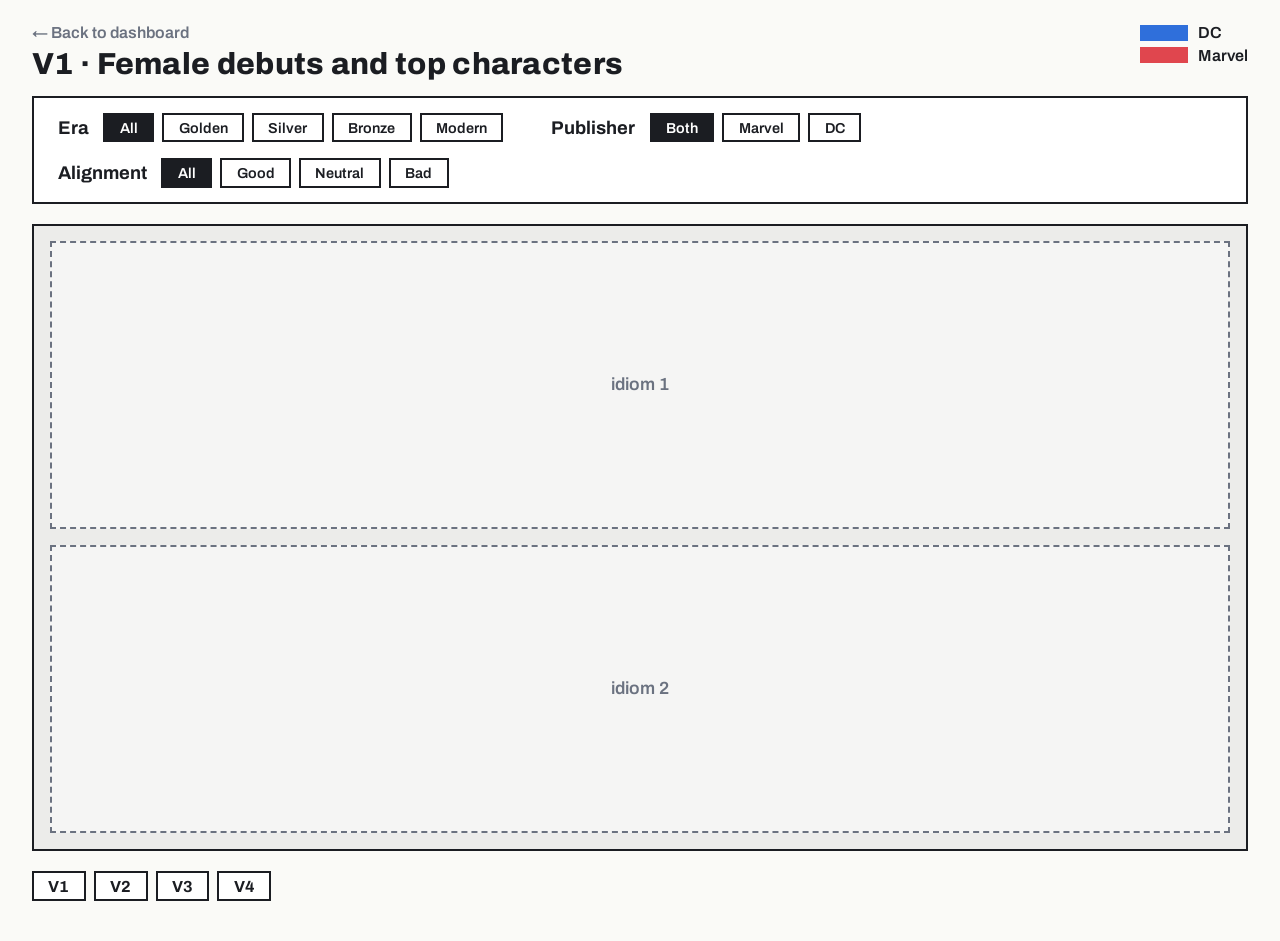
==== V1.html @ 4c633ec3 "first commit" ====
<!DOCTYPE html>
<html lang="en">
<head>
  <meta charset="UTF-8" />
  <meta name="viewport" content="width=device-width, initial-scale=1.0" />
  <title>V1 · Female debuts and top characters</title>
  <link rel="preconnect" href="https://fonts.googleapis.com" />
  <link href="https://fonts.googleapis.com/css2?family=Archivo:wdth,wght@75..100,400..800&display=swap" rel="stylesheet" />
  <link rel="stylesheet" href="style.css" />
</head>
<body>
  <header class="topbar">
    <div>
      <a class="back" href="index.html">&larr; Back to dashboard</a>
      <h1>V1 · Female debuts and top characters</h1>
    </div>
    <div class="legend" aria-label="Publisher colors">
      <span class="legend-item"><i class="swatch dc"></i>DC</span>
      <span class="legend-item"><i class="swatch marvel"></i>Marvel</span>
    </div>
  </header>

  <section class="filters" id="filters" aria-label="Filters"></section>

  <main class="detail">
    <section class="panel">
    <div class="panel-body detail-body">
      <div class="idiom" id="idiom-1">idiom 1</div>
      <div class="idiom" id="idiom-2">idiom 2</div>
    </div>
    </section>
  </main>

  <nav class="view-nav" aria-label="Views">
    <a href="v1.html">V1</a><a href="v2.html">V2</a><a href="v3.html">V3</a><a href="v4.html">V4</a>
  </nav>

  <script src="script.js"></script>
</body>
</html>
---- style.css ----
:root {
  --dc: #2f6fdb;
  --marvel: #e0464e;
  --ink: #1b1d22;
  --muted: #6b7280;
  --paper: #fafaf7;
  --panel: #ececea;
  --line: #1b1d22;
  --gap: 1.25rem;
}

* {
  box-sizing: border-box;
}

body {
  margin: 0;
  padding: 1.5rem 2rem 2.5rem;
  font-family: "Archivo", system-ui, sans-serif;
  background: var(--paper);
  color: var(--ink);
}

/* Title + legend */
.topbar {
  display: flex;
  justify-content: space-between;
  align-items: flex-start;
  gap: 1rem;
  margin-bottom: 1rem;
}

.topbar h1 {
  margin: 0;
  font-size: 1.9rem;
  font-weight: 800;
  letter-spacing: 0.01em;
}

.legend {
  display: flex;
  flex-direction: column;
  gap: 0.35rem;
  font-weight: 600;
}

.legend-item {
  display: flex;
  align-items: center;
  gap: 0.6rem;
}

.swatch {
  display: inline-block;
  width: 3rem;
  height: 1rem;
}

.swatch.dc { background: var(--dc); }
.swatch.marvel { background: var(--marvel); }

/* Filter bar */
.filters {
  display: flex;
  flex-wrap: wrap;
  gap: 1rem 3rem;
  padding: 0.9rem 1.5rem;
  margin-bottom: var(--gap);
  border: 2px solid var(--line);
  background: #fff;
}

.filter-group {
  display: flex;
  flex-wrap: wrap;
  align-items: center;
  gap: 0.5rem;
}

.filter-label {
  font-size: 1.15rem;
  font-weight: 700;
  margin-right: 0.4rem;
}

.chip {
  font: inherit;
  font-weight: 600;
  font-size: 0.9rem;
  padding: 0.3rem 0.9rem;
  border: 2px solid var(--line);
  background: #fff;
  color: var(--ink);
  cursor: pointer;
}

.chip:hover {
  background: var(--panel);
}

.chip.active {
  background: var(--ink);
  color: #fff;
}

.chip:focus-visible {
  outline: 3px solid var(--dc);
  outline-offset: 2px;
}

/*
  Layout, like the sketch:
  V1 wide top-left, V2 tall on the right,
  V3 and V4 side by side below V1.
*/
.grid {
  display: grid;
  grid-template-columns: 1.15fr 1fr 1.05fr;
  grid-template-rows: minmax(22rem, auto) minmax(20rem, auto);
  grid-template-areas:
    "v1 v1 v2"
    "v3 v4 v2";
  gap: var(--gap);
}

.v1 { grid-area: v1; }
.v2 { grid-area: v2; }
.v3 { grid-area: v3; }
.v4 { grid-area: v4; }

.panel {
  display: flex;
  flex-direction: column;
  min-width: 0;
  padding: 0.9rem 1rem 1rem;
  background: var(--panel);
  border: 2px solid var(--line);
}

.panel h2 {
  margin: 0 0 0.75rem;
  font-size: 1.05rem;
  font-weight: 700;
}

.panel-body {
  flex: 1;
  display: grid;
  gap: 1rem;
  min-height: 0;
}

.panel-body.two-col {
  grid-template-columns: 1.1fr 1fr;
}

.panel-body.stack {
  grid-template-rows: 1.3fr 1fr;
}

/* Placeholder for each chart */
.idiom {
  display: grid;
  place-items: center;
  min-height: 10rem;
  border: 2px dashed var(--muted);
  color: var(--muted);
  font-size: 1.1rem;
  font-weight: 600;
  background: rgba(255, 255, 255, 0.5);
}

/* Stack everything on narrow screens */
@media (max-width: 900px) {
  body {
    padding: 1rem;
  }

  .grid {
    grid-template-columns: 1fr;
    grid-template-rows: none;
    grid-template-areas:
      "v1"
      "v2"
      "v3"
      "v4";
  }

  .panel-body.two-col {
    grid-template-columns: 1fr;
  }

  .topbar {
    flex-direction: column;
  }
}

/* Links to the detail pages */
.panel h2 a {
  color: inherit;
  text-decoration: none;
  border-bottom: 2px solid transparent;
}

.panel h2 a:hover,
.panel h2 a:focus-visible {
  border-bottom-color: var(--ink);
  outline: none;
}

.panel h2 a::after {
  content: " \2197";
  color: var(--muted);
}

/* Detail pages */
.back {
  display: inline-block;
  margin-bottom: 0.4rem;
  color: var(--muted);
  font-weight: 600;
  text-decoration: none;
}

.back:hover { color: var(--ink); }

.detail .panel {
  min-height: 60vh;
}

.detail-body {
  grid-auto-rows: 1fr;
}

.detail-body .idiom {
  min-height: 18rem;
}

.view-nav {
  display: flex;
  gap: 0.5rem;
  margin-top: var(--gap);
}

.view-nav a {
  padding: 0.3rem 0.9rem;
  border: 2px solid var(--line);
  color: var(--ink);
  font-weight: 700;
  text-decoration: none;
  background: #fff;
}

.view-nav a:hover { background: var(--panel); }
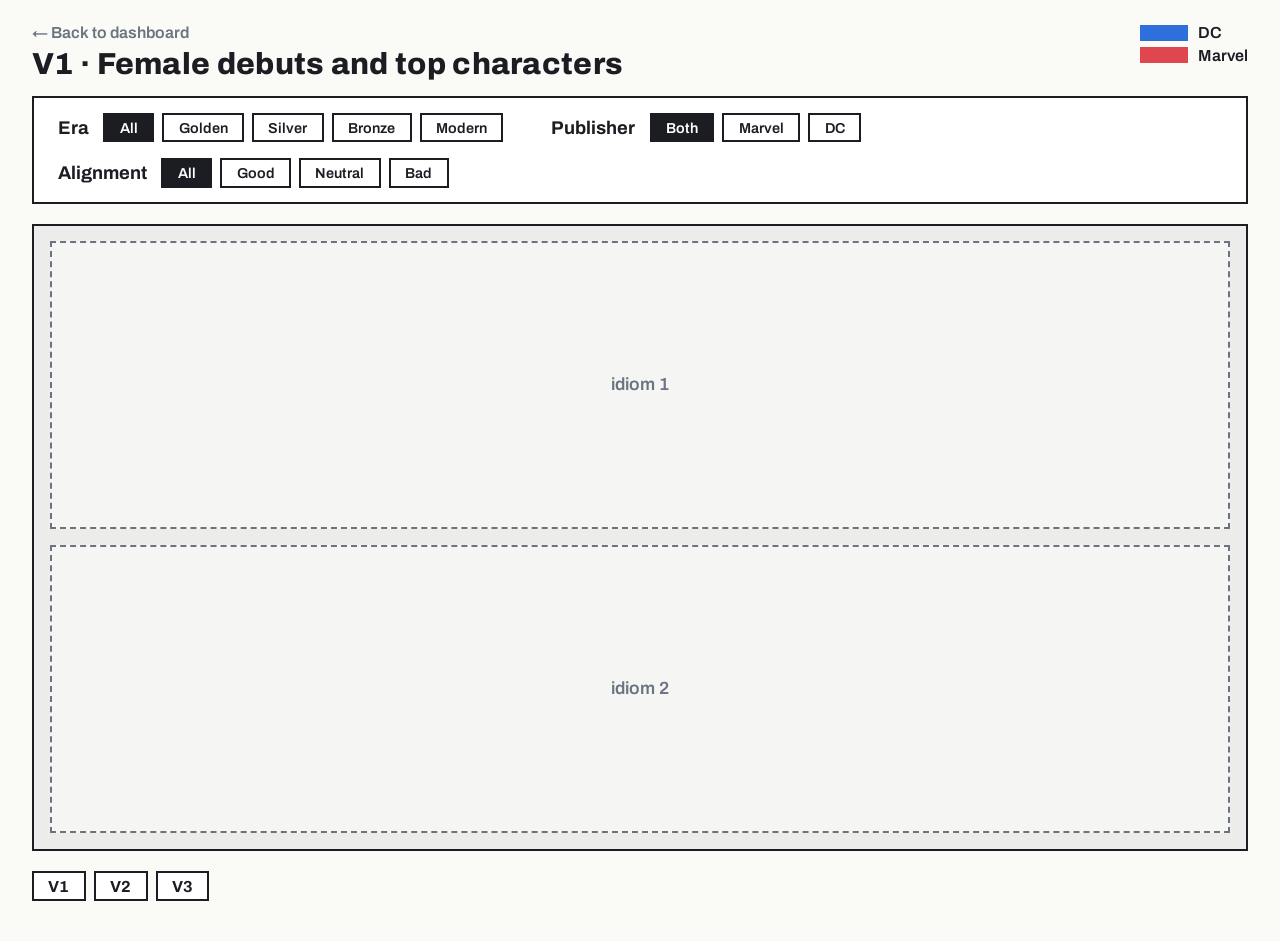
==== commit d0ffb656: "Clear V4 button in V1,2 and 3 html" ====
--- a/V1.html
+++ b/V1.html
@@ -32,9 +32,9 @@
   </main>
 
   <nav class="view-nav" aria-label="Views">
-    <a href="v1.html">V1</a><a href="v2.html">V2</a><a href="v3.html">V3</a><a href="v4.html">V4</a>
+    <a href="v1.html">V1</a><a href="v2.html">V2</a><a href="v3.html">V3</a>
   </nav>
-
+  <script src="lib/d3.min.js"></script>
   <script src="script.js"></script>
 </body>
 </html>
--- a/style.css
+++ b/style.css
@@ -111,7 +111,7 @@
 /*
   Layout, like the sketch:
   V1 wide top-left, V2 tall on the right,
-  V3 and V4 side by side below V1.
+  V3 wide top-left below V1.
 */
 .grid {
   display: grid;
@@ -119,14 +119,13 @@
   grid-template-rows: minmax(22rem, auto) minmax(20rem, auto);
   grid-template-areas:
     "v1 v1 v2"
-    "v3 v4 v2";
+    "v3 v3 v2";
   gap: var(--gap);
 }
 
 .v1 { grid-area: v1; }
 .v2 { grid-area: v2; }
 .v3 { grid-area: v3; }
-.v4 { grid-area: v4; }
 
 .panel {
   display: flex;
@@ -183,7 +182,6 @@
       "v1"
       "v2"
       "v3"
-      "v4";
   }
 
   .panel-body.two-col {
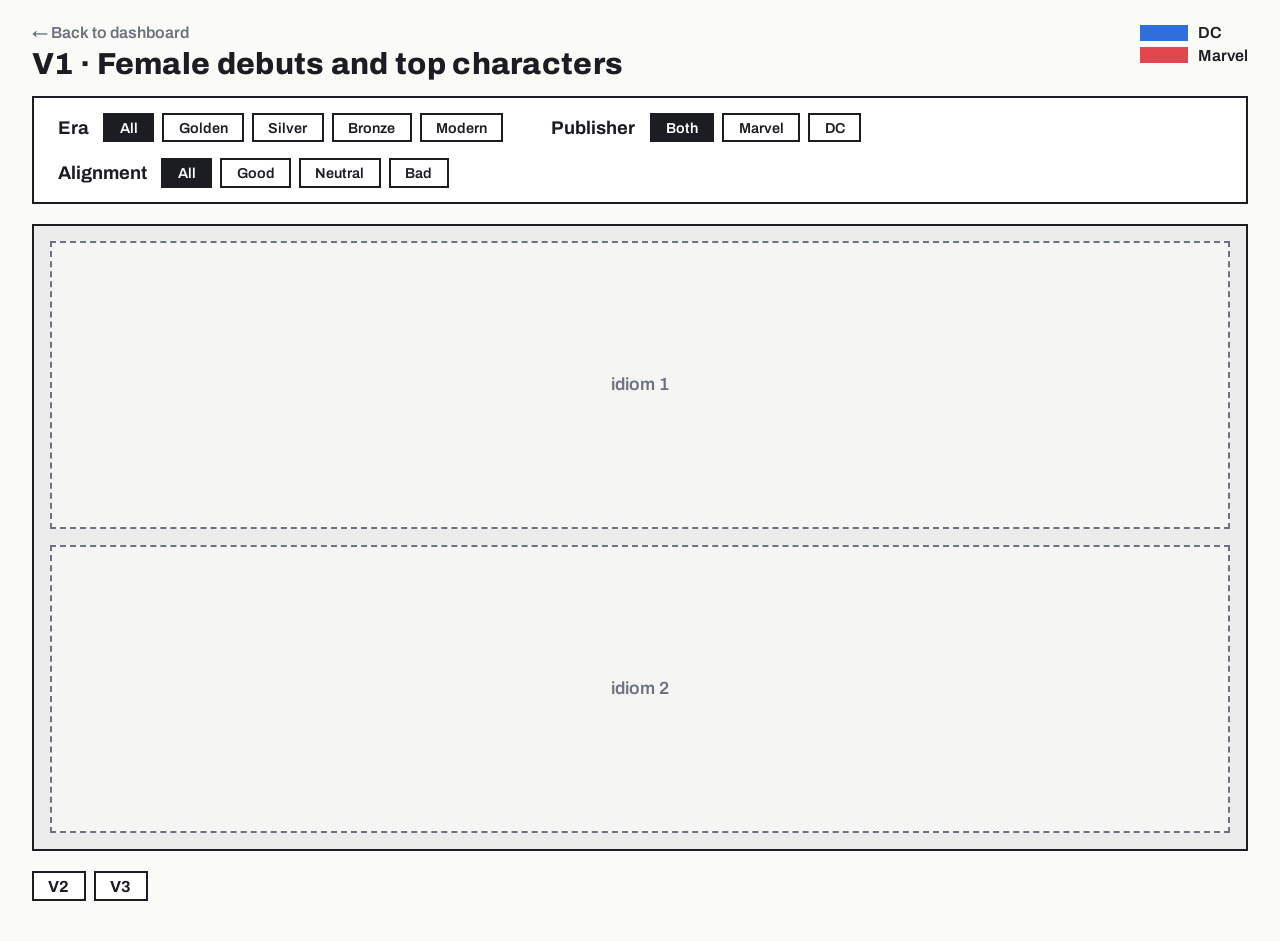
==== commit 902e503d: "Fix buggy button V1,2,3 in html files" ====
--- a/V1.html
+++ b/V1.html
@@ -32,7 +32,7 @@
   </main>
 
   <nav class="view-nav" aria-label="Views">
-    <a href="v1.html">V1</a><a href="v2.html">V2</a><a href="v3.html">V3</a>
+    <a href="V2.html">V2</a><a href="V3.html">V3</a>
   </nav>
   <script src="lib/d3.min.js"></script>
   <script src="script.js"></script>
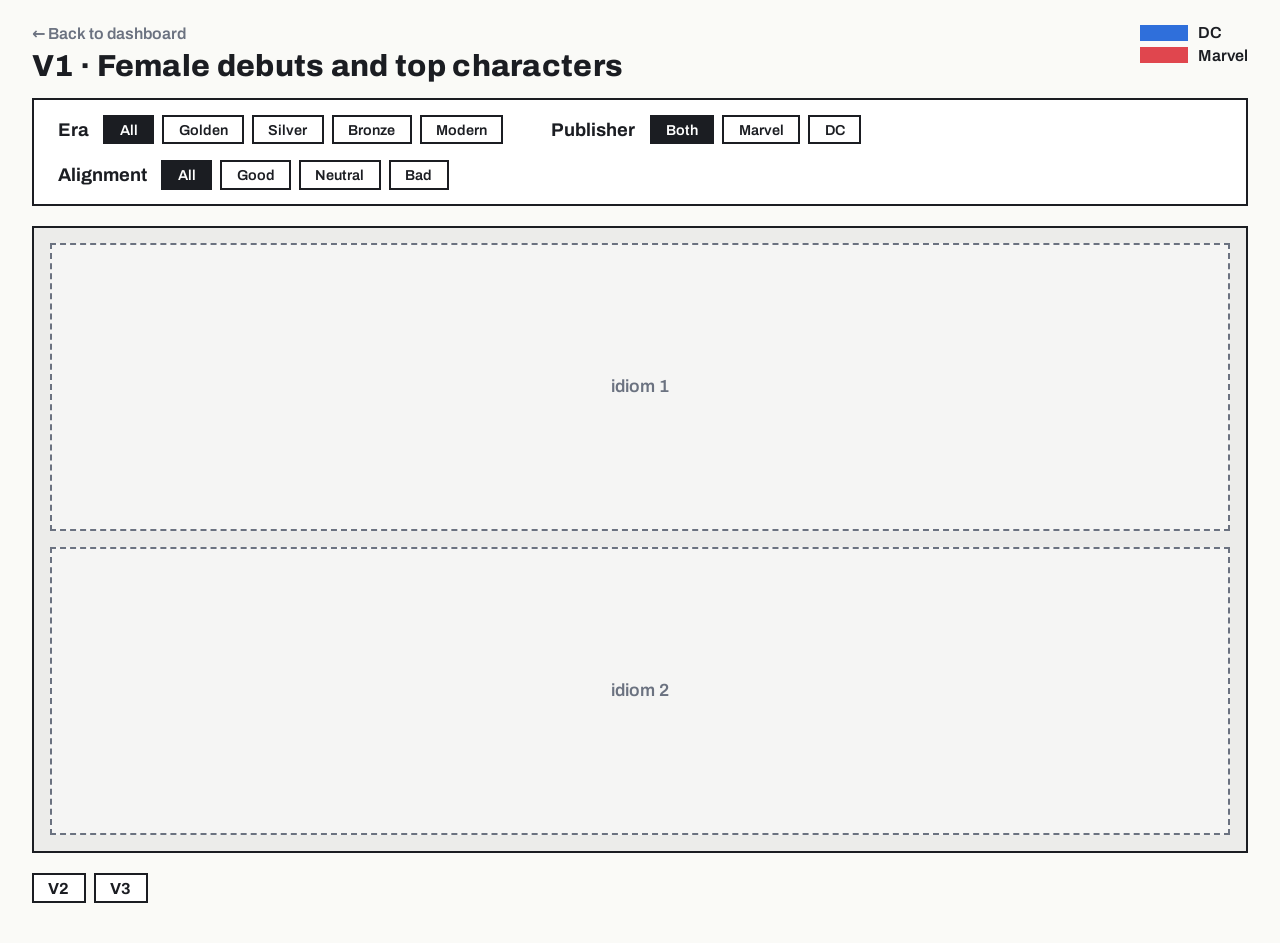
==== commit 084c5d09: "add police in local" ====
--- a/V1.html
+++ b/V1.html
@@ -4,8 +4,6 @@
   <meta charset="UTF-8" />
   <meta name="viewport" content="width=device-width, initial-scale=1.0" />
   <title>V1 · Female debuts and top characters</title>
-  <link rel="preconnect" href="https://fonts.googleapis.com" />
-  <link href="https://fonts.googleapis.com/css2?family=Archivo:wdth,wght@75..100,400..800&display=swap" rel="stylesheet" />
   <link rel="stylesheet" href="style.css" />
 </head>
 <body>
--- a/style.css
+++ b/style.css
@@ -1,3 +1,12 @@
+@font-face {
+  font-family: "Archivo";
+  src: url("fonts/archivo.woff2") format("woff2");
+  font-weight: 100 900;
+  font-stretch: 62% 125%;
+  font-style: normal;
+  font-display: swap;
+}
+
 :root {
   --dc: #2f6fdb;
   --marvel: #e0464e;
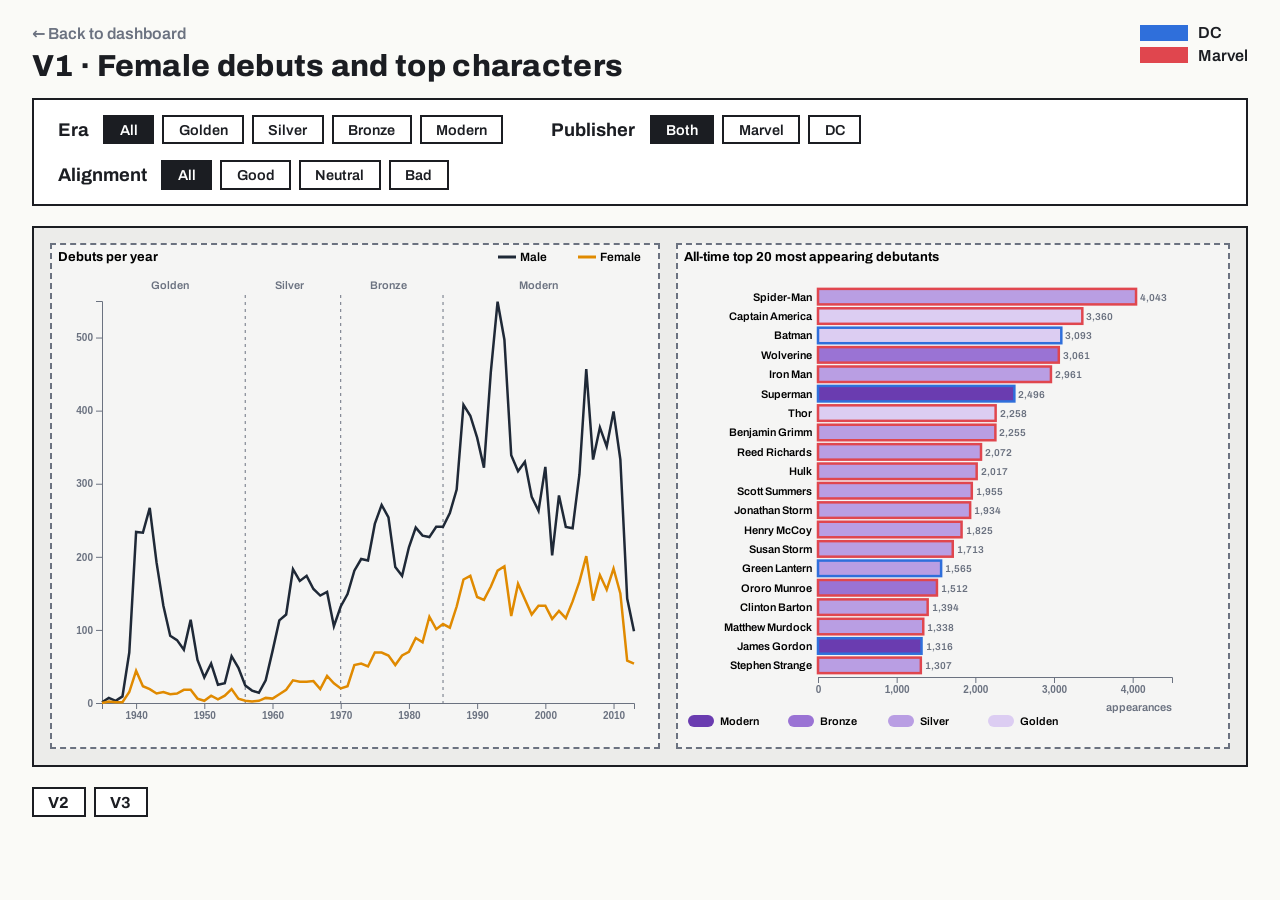
==== commit bd1e6d66: "added both idioms for V1" ====
--- a/V1.html
+++ b/V1.html
@@ -22,7 +22,7 @@
 
   <main class="detail">
     <section class="panel">
-    <div class="panel-body detail-body">
+    <div class="panel-body two-col detail-body">
       <div class="idiom" id="idiom-1">idiom 1</div>
       <div class="idiom" id="idiom-2">idiom 2</div>
     </div>
@@ -34,5 +34,6 @@
   </nav>
   <script src="lib/d3.min.js"></script>
   <script src="script.js"></script>
+  <script src="V1.js"></script>
 </body>
 </html>
